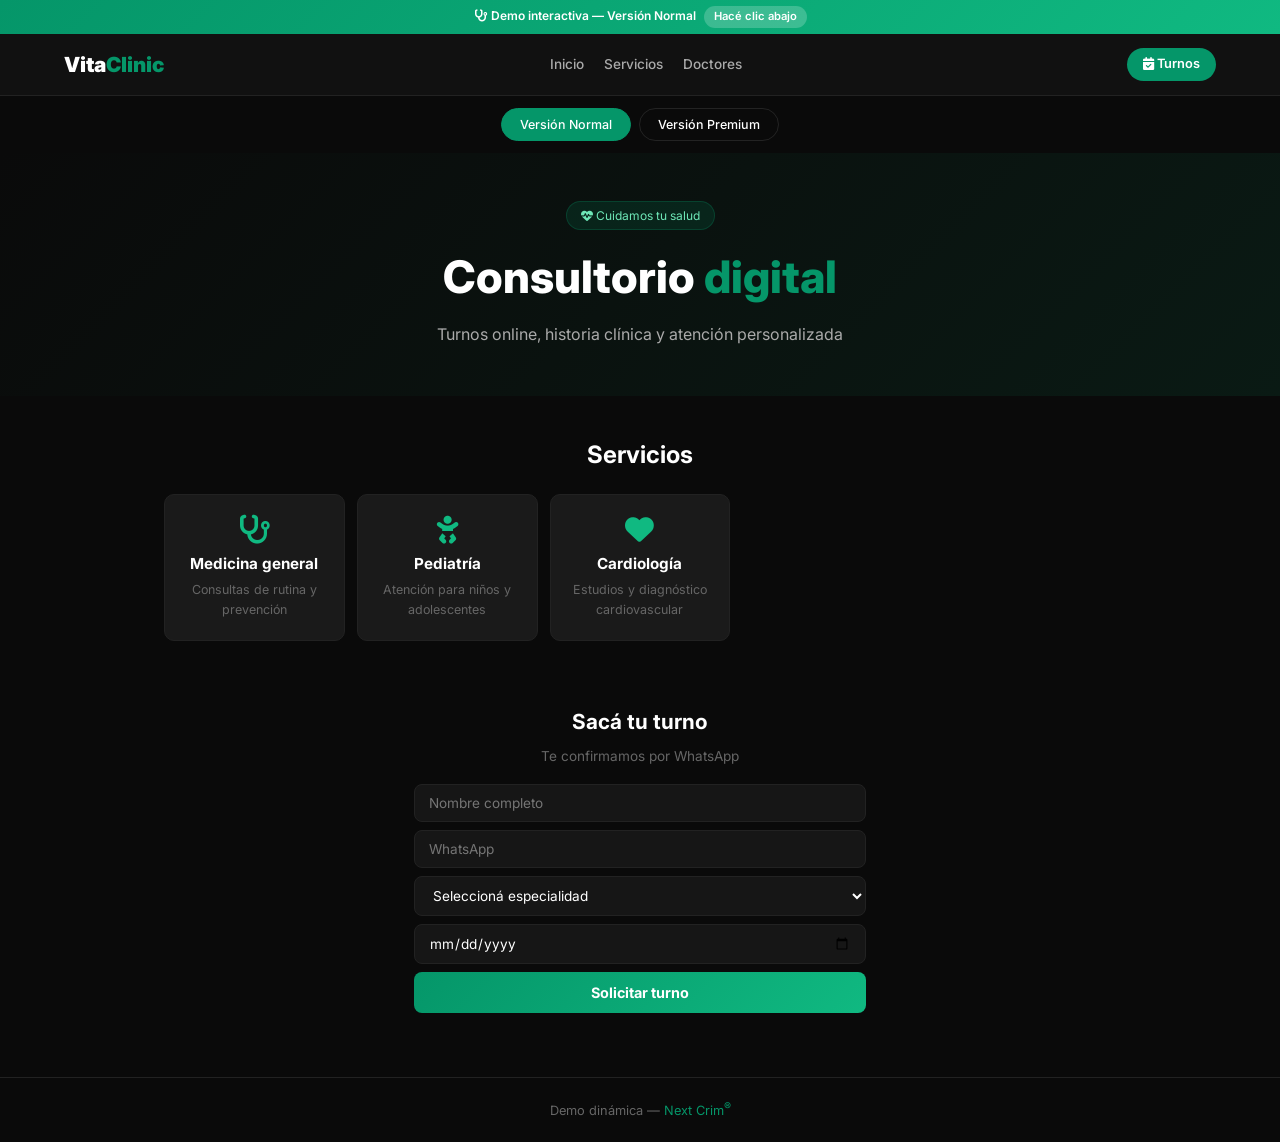
==== demos/clinica.html @ 4bb85c77 "Nuevas demos: Gym y Clinica con versiones Normal/Premium. Solo WhatsApp y email. Precios ARS." ====
<!DOCTYPE html>
<html lang="es">
<head>
  <meta charset="UTF-8" />
  <meta name="viewport" content="width=device-width, initial-scale=1.0" />
  <meta name="robots" content="noindex, nofollow" />
  <title>Demo - Clínica | Next Crim®</title>
  <link rel="preconnect" href="https://fonts.googleapis.com" />
  <link rel="preconnect" href="https://fonts.gstatic.com" crossorigin />
  <link href="https://fonts.googleapis.com/css2?family=Inter:wght@300;400;500;600;700;800;900&display=swap" rel="stylesheet" />
  <link rel="stylesheet" href="https://cdnjs.cloudflare.com/ajax/libs/font-awesome/6.5.0/css/all.min.css" />
  <style>
    * { margin:0; padding:0; box-sizing:border-box; }
    body { font-family:'Inter',sans-serif; line-height:1.6; transition:background .4s, color .4s; }
    body { background:#0a0a0a; color:#fff; }
    .accent { color:#059669; }
    .demo-bar { text-align:center; padding:6px; font-size:.75rem; font-weight:600; background:linear-gradient(135deg,#059669,#10b981); color:#fff; }
    .demo-bar .version-badge { display:inline-block; padding:2px 10px; background:rgba(255,255,255,.2); border-radius:50px; margin-left:8px; font-size:.7rem; }
    header { position:sticky; top:0; z-index:100; background:#111; border-bottom:1px solid #222; }
    header .inner { max-width:1200px; margin:0 auto; padding:14px 24px; display:flex; align-items:center; justify-content:space-between; flex-wrap:wrap; gap:10px; }
    header .logo { font-size:1.3rem; font-weight:900; }
    header .logo span { color:#059669; }
    header nav { display:flex; gap:20px; font-size:.85rem; }
    header nav a { color:#aaa; text-decoration:none; font-weight:500; transition:color .2s; }
    header nav a:hover { color:#059669; }
    header .btn-sm { padding:6px 16px; background:#059669; color:#fff; border-radius:50px; text-decoration:none; font-size:.8rem; font-weight:600; }
    .controls { max-width:1200px; margin:12px auto; padding:0 24px; display:flex; gap:8px; flex-wrap:wrap; justify-content:center; }
    .controls button { padding:8px 18px; border-radius:50px; border:1px solid rgba(255,255,255,.1); background:transparent; color:#fff; cursor:pointer; font-size:.78rem; font-weight:500; font-family:'Inter',sans-serif; transition:all .2s; }
    .controls button:hover { border-color:#059669; background:rgba(5,150,105,.1); }
    .controls button.active { background:#059669; border-color:#059669; }
    .hero { text-align:center; padding:48px 24px; background:linear-gradient(135deg,#0a0a0a,#0a1a14); }
    .hero h1 { font-size:clamp(1.8rem,4vw,2.8rem); font-weight:800; }
    .hero .badge { display:inline-block; padding:4px 14px; background:rgba(5,150,105,.15); border:1px solid rgba(5,150,105,.25); border-radius:50px; font-size:.75rem; margin-bottom:12px; color:#6ee7b7; }
    .hero p { color:#aaa; font-size:1rem; margin-top:8px; }
    .services-section { max-width:1000px; margin:40px auto; padding:0 24px; }
    .services-section h2, .doctors-section h2, .extra-section h2 { text-align:center; font-size:1.5rem; font-weight:700; margin-bottom:20px; }
    .services-grid { display:grid; grid-template-columns:repeat(auto-fill,minmax(180px,1fr)); gap:12px; }
    .service-card { background:#1a1a1a; border:1px solid #222; border-radius:10px; padding:20px; text-align:center; transition:transform .3s; }
    .service-card:hover { transform:translateY(-3px); }
    .service-card i { font-size:1.8rem; color:#10b981; margin-bottom:8px; }
    .service-card h4 { font-size:.95rem; margin-bottom:4px; }
    .service-card p { font-size:.78rem; color:#666; }
    .doctors-section { max-width:1000px; margin:0 auto 40px; padding:0 24px; display:none; }
    .doctors-section.show { display:block; }
    .doctors-grid { display:grid; grid-template-columns:repeat(auto-fill,minmax(220px,1fr)); gap:14px; }
    .doctor-card { background:#1a1a1a; border:1px solid #222; border-radius:12px; padding:20px; text-align:center; }
    .doctor-card .avatar { width:70px; height:70px; border-radius:50%; margin:0 auto 10px; display:flex; align-items:center; justify-content:center; font-size:2rem; color:#fff; }
    .doctor-card h4 { font-size:.95rem; }
    .doctor-card p { font-size:.78rem; color:#666; }
    .doctor-card .esp { display:inline-block; padding:2px 10px; background:rgba(5,150,105,.15); color:#6ee7b7; border-radius:50px; font-size:.7rem; font-weight:600; margin-top:4px; }
    .appointment { max-width:500px; margin:0 auto 40px; padding:24px; text-align:center; }
    .appointment h2 { font-size:1.3rem; font-weight:700; margin-bottom:8px; }
    .appointment p { font-size:.85rem; color:#666; margin-bottom:16px; }
    .appointment form { display:flex; flex-direction:column; gap:8px; }
    .appointment form input, .appointment form select { padding:10px 14px; border-radius:8px; border:1px solid #222; background:rgba(255,255,255,.05); color:#fff; font-family:'Inter',sans-serif; font-size:.85rem; }
    .appointment form button { padding:12px; border:none; border-radius:8px; font-weight:700; cursor:pointer; font-family:'Inter',sans-serif; font-size:.9rem; background:linear-gradient(135deg,#059669,#10b981); color:#fff; transition:transform .2s; }
    .appointment form button:hover { transform:translateY(-2px); }
    .extra-section { display:none; }
    .extra-section.show { display:block; }
    .extra-grid { max-width:1000px; margin:0 auto 40px; padding:0 24px; display:grid; grid-template-columns:repeat(auto-fill,minmax(220px,1fr)); gap:14px; }
    .extra-item { background:#1a1a1a; border:1px solid #222; border-radius:10px; padding:20px; text-align:center; }
    .extra-item i { font-size:2rem; color:#10b981; margin-bottom:8px; }
    .extra-item h4 { font-size:.9rem; }
    .extra-item p { font-size:.78rem; color:#666; }
    .demo-footer { text-align:center; padding:20px; font-size:.8rem; border-top:1px solid #222; color:#666; }
    .demo-footer a { color:#059669; text-decoration:none; }
    @media(max-width:640px) { header .inner { justify-content:center; } header nav { gap:12px; } }
  </style>
</head>
<body>
  <div class="demo-bar"><i class="fas fa-stethoscope"></i> Demo interactiva — <span id="versionLabel">Versión Normal</span><span class="version-badge">Hacé clic abajo</span></div>
  <header>
    <div class="inner">
      <div class="logo">Vita<span>Clinic</span></div>
      <nav><a href="#">Inicio</a><a href="#">Servicios</a><a href="#">Doctores</a></nav>
      <a href="#" class="btn-sm"><i class="fas fa-calendar-check"></i> Turnos</a>
    </div>
  </header>

  <div class="controls">
    <button data-version="normal" class="active">Versión Normal</button>
    <button data-version="premium">Versión Premium</button>
  </div>

  <div class="hero">
    <div class="badge"><i class="fas fa-heartbeat"></i> Cuidamos tu salud</div>
    <h1>Consultorio <span class="accent">digital</span></h1>
    <p id="heroDesc">Turnos online, historia clínica y atención personalizada</p>
  </div>

  <div class="services-section">
    <h2>Servicios</h2>
    <div class="services-grid" id="servicesGrid"></div>
  </div>

  <div class="appointment">
    <h2>Sacá tu turno</h2>
    <p>Te confirmamos por WhatsApp</p>
    <form><input type="text" placeholder="Nombre completo"><input type="tel" placeholder="WhatsApp"><select><option>Seleccioná especialidad</option><option>Medicina general</option><option>Pediatría</option><option>Cardiología</option><option>Dermatología</option></select><input type="date"><button type="submit">Solicitar turno</button></form>
  </div>

  <div class="doctors-section" id="doctorsSection">
    <h2>Doctores</h2>
    <div class="doctors-grid" id="doctorsGrid"></div>
  </div>

  <div class="extra-section" id="extraSection">
    <h2>Funcionalidades Premium</h2>
    <div class="extra-grid" id="extraGrid"></div>
  </div>

  <div class="demo-footer">
    Demo dinámica — <a href="../index.html">Next Crim<sup>&reg;</sup></a>
  </div>

  <script>
    const services = [
      { name:'Medicina general', desc:'Consultas de rutina y prevención', icon:'fa-stethoscope' },
      { name:'Pediatría', desc:'Atención para niños y adolescentes', icon:'fa-baby' },
      { name:'Cardiología', desc:'Estudios y diagnóstico cardiovascular', icon:'fa-heart' },
      { name:'Dermatología', desc:'Cuidado de la piel', icon:'fa-hand-holding-water' },
      { name:'Análisis', desc:'Laboratorio clínico', icon:'fa-syringe' },
      { name:'Emergencias', desc:'Atención sin turno previo', icon:'fa-ambulance' },
    ];
    const doctors = [
      { name:'Dra. Laura Méndez', esp:'Medicina general', color:'#059669' },
      { name:'Dr. Pablo Ríos', esp:'Cardiología', color:'#10b981' },
      { name:'Dra. Soledad Vega', esp:'Pediatría', color:'#34d399' },
      { name:'Dr. Martín Luna', esp:'Dermatología', color:'#059669' },
    ];
    const premiumFeatures = [
      { icon:'fa-file-medical', title:'Historia clínica', desc:'Registro digital de cada paciente' },
      { icon:'fa-bell', title:'Recordatorios', desc:'Automáticos por WhatsApp' },
      { icon:'fa-chart-bar', title:'Estadísticas', desc:'Pacientes atendidos por mes' },
      { icon:'fa-user-md', title:'Perfiles médicos', desc:'Cada doctor con su agenda' },
    ];

    let version = 'normal';

    function renderServices() {
      const shown = version === 'normal' ? services.slice(0,3) : services;
      document.getElementById('servicesGrid').innerHTML = shown.map(s => `
        <div class="service-card"><i class="fas ${s.icon}"></i><h4>${s.name}</h4><p>${s.desc}</p></div>`).join('');
    }

    function renderDoctors() {
      const section = document.getElementById('doctorsSection');
      if (version === 'premium') {
        section.classList.add('show');
        document.getElementById('doctorsGrid').innerHTML = doctors.map(d => `
          <div class="doctor-card">
            <div class="avatar" style="background:${d.color}"><i class="fas fa-user-md"></i></div>
            <h4>${d.name}</h4>
            <span class="esp">${d.esp}</span>
          </div>`).join('');
      } else section.classList.remove('show');
    }

    function renderExtra() {
      const section = document.getElementById('extraSection');
      if (version === 'premium') {
        section.classList.add('show');
        document.getElementById('extraGrid').innerHTML = premiumFeatures.map(f => `
          <div class="extra-item"><i class="fas ${f.icon}"></i><h4>${f.title}</h4><p>${f.desc}</p></div>`).join('');
      } else section.classList.remove('show');
    }

    function setVersion(v) {
      version = v;
      document.getElementById('versionLabel').textContent = `Versión ${v==='normal'?'Normal':'Premium'}`;
      document.querySelectorAll('[data-version]').forEach(b => b.classList.toggle('active', b.dataset.version === v));
      document.getElementById('heroDesc').textContent = v === 'normal' ? 'Turnos online, historia clínica y atención personalizada' : 'Gestión completa con perfiles médicos, historias clínicas y estadísticas';
      renderServices(); renderDoctors(); renderExtra();
    }

    document.querySelector('.controls').addEventListener('click', e => {
      const btn = e.target.closest('button');
      if (btn && btn.dataset.version) setVersion(btn.dataset.version);
    });
    setVersion('normal');
  </script>
</body>
</html>
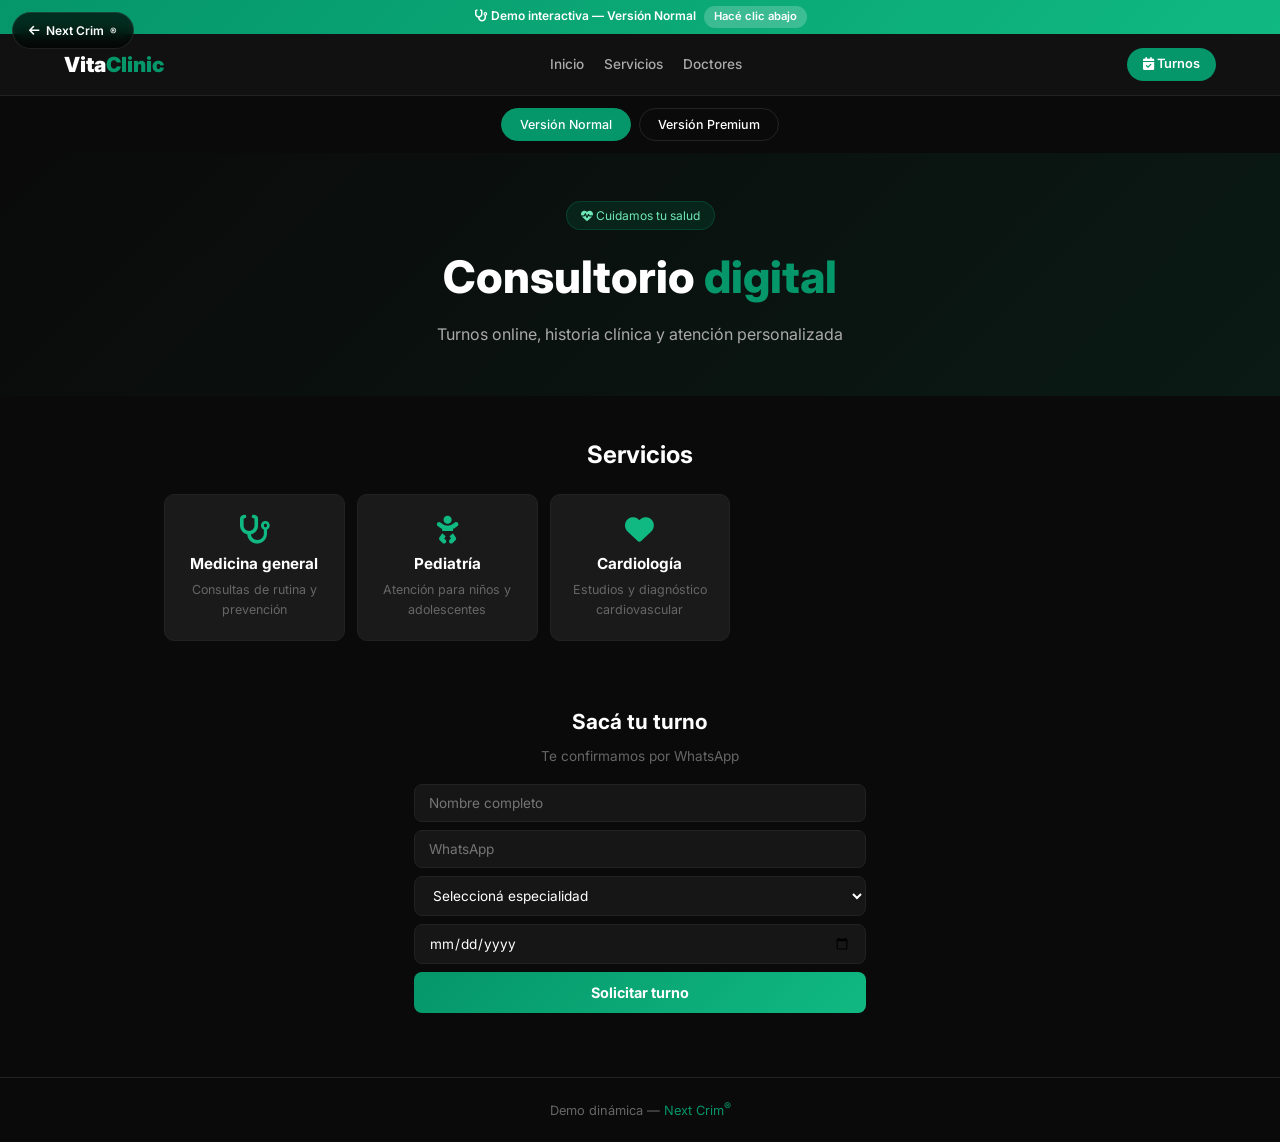
==== commit f547bb64: "Boton Volver a Next Crim en todas las demos" ====
--- a/demos/clinica.html
+++ b/demos/clinica.html
@@ -64,10 +64,13 @@
     .extra-item p { font-size:.78rem; color:#666; }
     .demo-footer { text-align:center; padding:20px; font-size:.8rem; border-top:1px solid #222; color:#666; }
     .demo-footer a { color:#059669; text-decoration:none; }
+    .back-btn { position:fixed; top:12px; left:12px; z-index:999; padding:8px 16px; background:rgba(0,0,0,.7); backdrop-filter:blur(8px); border:1px solid rgba(255,255,255,.1); border-radius:50px; color:#fff; text-decoration:none; font-size:.75rem; font-weight:600; display:flex; align-items:center; gap:6px; transition:all .2s; }
+    .back-btn:hover { background:#059669; transform:translateY(-1px); }
     @media(max-width:640px) { header .inner { justify-content:center; } header nav { gap:12px; } }
   </style>
 </head>
 <body>
+  <a href="../index.html" class="back-btn"><i class="fas fa-arrow-left"></i> Next Crim<sup>&reg;</sup></a>
   <div class="demo-bar"><i class="fas fa-stethoscope"></i> Demo interactiva — <span id="versionLabel">Versión Normal</span><span class="version-badge">Hacé clic abajo</span></div>
   <header>
     <div class="inner">
